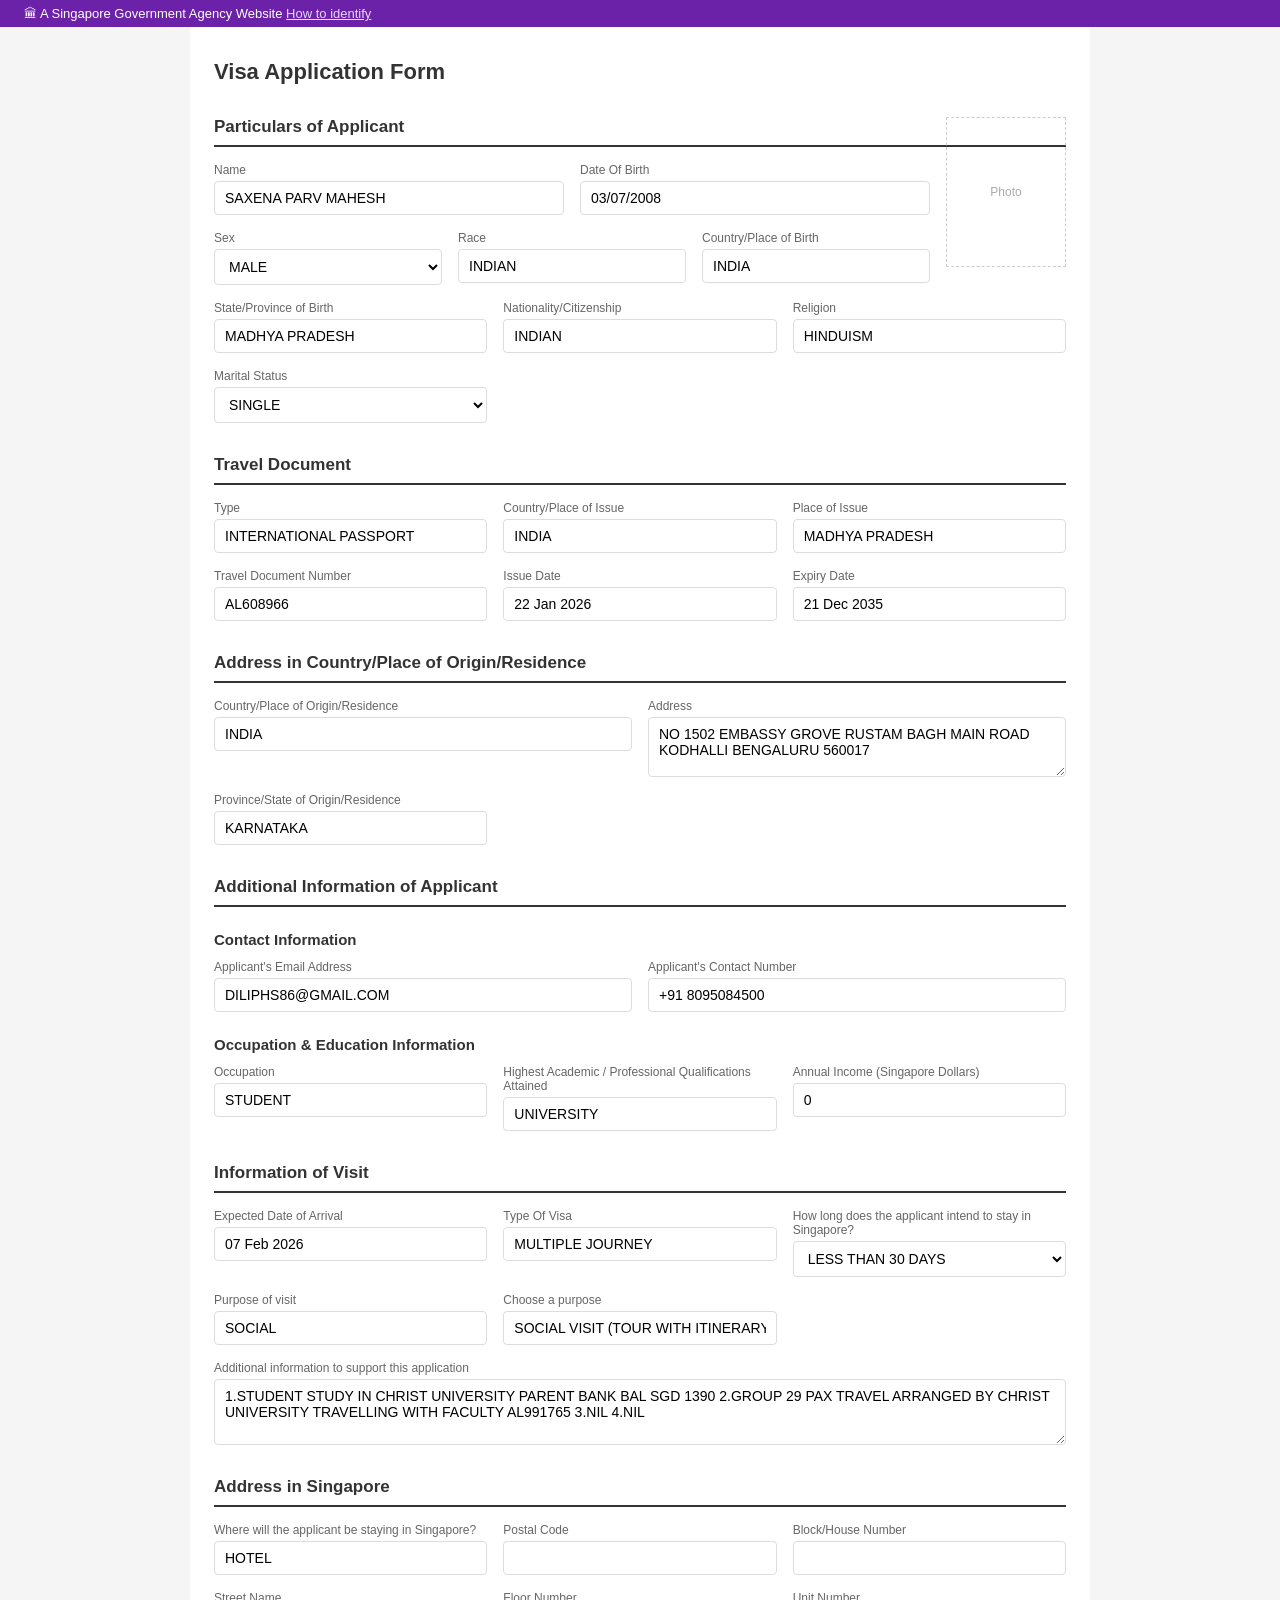
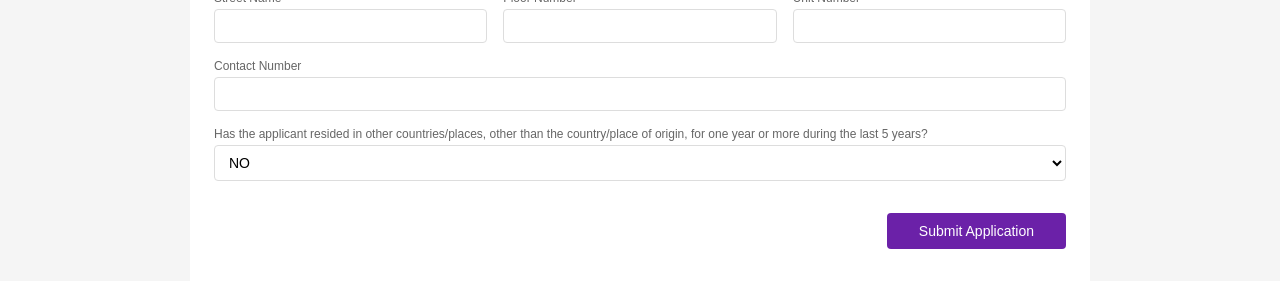
==== test-site/index.html @ 1b1a82ba "Initial commit: Visa Form Checker" ====
<!DOCTYPE html>
<html lang="en">
<head>
  <meta charset="UTF-8">
  <meta name="viewport" content="width=device-width, initial-scale=1.0">
  <title>Immigration &amp; Checkpoints Authority - Visa Application</title>
  <style>
    * { box-sizing: border-box; margin: 0; padding: 0; }
    body { font-family: -apple-system, BlinkMacSystemFont, "Segoe UI", Roboto, sans-serif; background: #f5f5f5; color: #333; }
    .gov-banner { background: #6b21a8; color: #fff; font-size: 13px; padding: 6px 24px; }
    .gov-banner a { color: #e9d5ff; }
    .container { max-width: 900px; margin: 0 auto; padding: 32px 24px; background: #fff; min-height: 100vh; }
    h1 { font-size: 22px; font-weight: 700; margin-bottom: 32px; }
    h2 { font-size: 17px; font-weight: 700; margin: 32px 0 16px; padding-bottom: 8px; border-bottom: 2px solid #333; }
    h3 { font-size: 15px; font-weight: 600; margin: 24px 0 12px; }
    .form-row { display: grid; grid-template-columns: 1fr 1fr 1fr; gap: 16px; margin-bottom: 16px; }
    .form-row.two-col { grid-template-columns: 1fr 1fr; }
    .form-group { display: flex; flex-direction: column; }
    .form-group label { font-size: 12px; color: #666; margin-bottom: 4px; }
    .form-group input, .form-group select, .form-group textarea {
      border: 1px solid #ddd; border-radius: 4px; padding: 8px 10px; font-size: 14px;
      background: #fff; font-family: inherit;
    }
    .form-group textarea { resize: vertical; min-height: 60px; }
    .form-group input:focus, .form-group select:focus, .form-group textarea:focus {
      outline: none; border-color: #6b21a8;
    }
    .section-note { font-size: 12px; color: #888; margin-bottom: 8px; }
    .photo-placeholder { width: 120px; height: 150px; border: 1px dashed #ccc; display: flex; align-items: center; justify-content: center; font-size: 12px; color: #aaa; float: right; margin-left: 16px; }
    .submit-row { margin-top: 32px; text-align: right; }
    .submit-row button { background: #6b21a8; color: #fff; border: none; padding: 10px 32px; border-radius: 4px; font-size: 14px; cursor: pointer; }
    .submit-row button:hover { background: #581c87; }
  </style>
</head>
<body>

<div class="gov-banner">
  🏛 A Singapore Government Agency Website <a href="#">How to identify</a>
</div>

<div class="container">

  <h1>Visa Application Form</h1>

  <div class="photo-placeholder">Photo</div>

  <h2>Particulars of Applicant</h2>

  <form id="visaForm">

    <div class="form-row two-col">
      <div class="form-group">
        <label for="full_name">Name</label>
        <input type="text" id="full_name" name="full_name" value="SAXENA PARV MAHESH">
      </div>
      <div class="form-group">
        <label for="date_of_birth">Date Of Birth</label>
        <input type="text" id="date_of_birth" name="date_of_birth" value="03/07/2008">
      </div>
    </div>

    <div class="form-row">
      <div class="form-group">
        <label for="gender">Sex</label>
        <select id="gender" name="gender">
          <option value="MALE" selected>MALE</option>
          <option value="FEMALE">FEMALE</option>
        </select>
      </div>
      <div class="form-group">
        <label for="race">Race</label>
        <input type="text" id="race" name="race" value="INDIAN">
      </div>
      <div class="form-group">
        <label for="place_of_birth">Country/Place of Birth</label>
        <input type="text" id="place_of_birth" name="place_of_birth" value="INDIA">
      </div>
    </div>

    <div class="form-row">
      <div class="form-group">
        <label for="state_province">State/Province of Birth</label>
        <input type="text" id="state_province" name="state_province" value="MADHYA PRADESH">
      </div>
      <div class="form-group">
        <label for="nationality">Nationality/Citizenship</label>
        <input type="text" id="nationality" name="nationality" value="INDIAN">
      </div>
      <div class="form-group">
        <label for="religion">Religion</label>
        <input type="text" id="religion" name="religion" value="HINDUISM">
      </div>
    </div>

    <div class="form-row">
      <div class="form-group">
        <label for="marital_status">Marital Status</label>
        <select id="marital_status" name="marital_status">
          <option value="SINGLE" selected>SINGLE</option>
          <option value="MARRIED">MARRIED</option>
          <option value="DIVORCED">DIVORCED</option>
          <option value="WIDOWED">WIDOWED</option>
        </select>
      </div>
    </div>

    <h2>Travel Document</h2>

    <div class="form-row">
      <div class="form-group">
        <label for="document_type">Type</label>
        <input type="text" id="document_type" name="document_type" value="INTERNATIONAL PASSPORT">
      </div>
      <div class="form-group">
        <label for="issuing_country">Country/Place of Issue</label>
        <input type="text" id="issuing_country" name="issuing_country" value="INDIA">
      </div>
      <div class="form-group">
        <label for="place_of_issue">Place of Issue</label>
        <input type="text" id="place_of_issue" name="place_of_issue" value="MADHYA PRADESH">
      </div>
    </div>

    <div class="form-row">
      <div class="form-group">
        <label for="passport_number">Travel Document Number</label>
        <input type="text" id="passport_number" name="passport_number" value="AL608966">
      </div>
      <div class="form-group">
        <label for="issue_date">Issue Date</label>
        <input type="text" id="issue_date" name="issue_date" value="22 Jan 2026">
      </div>
      <div class="form-group">
        <label for="expiry_date">Expiry Date</label>
        <input type="text" id="expiry_date" name="expiry_date" value="21 Dec 2035">
      </div>
    </div>

    <h2>Address in Country/Place of Origin/Residence</h2>

    <div class="form-row two-col">
      <div class="form-group">
        <label for="country_of_residence">Country/Place of Origin/Residence</label>
        <input type="text" id="country_of_residence" name="country_of_residence" value="INDIA">
      </div>
      <div class="form-group">
        <label for="address">Address</label>
        <textarea id="address" name="address">NO 1502 EMBASSY GROVE RUSTAM BAGH MAIN ROAD KODHALLI BENGALURU 560017</textarea>
      </div>
    </div>

    <div class="form-row">
      <div class="form-group">
        <label for="province_residence">Province/State of Origin/Residence</label>
        <input type="text" id="province_residence" name="province_residence" value="KARNATAKA">
      </div>
    </div>

    <h2>Additional Information of Applicant</h2>
    <h3>Contact Information</h3>

    <div class="form-row two-col">
      <div class="form-group">
        <label for="email">Applicant's Email Address</label>
        <input type="email" id="email" name="email" value="DILIPHS86@GMAIL.COM">
      </div>
      <div class="form-group">
        <label for="phone">Applicant's Contact Number</label>
        <input type="tel" id="phone" name="phone" value="+91 8095084500">
      </div>
    </div>

    <h3>Occupation &amp; Education Information</h3>

    <div class="form-row">
      <div class="form-group">
        <label for="occupation">Occupation</label>
        <input type="text" id="occupation" name="occupation" value="STUDENT">
      </div>
      <div class="form-group">
        <label for="education">Highest Academic / Professional Qualifications Attained</label>
        <input type="text" id="education" name="education" value="UNIVERSITY">
      </div>
      <div class="form-group">
        <label for="income">Annual Income (Singapore Dollars)</label>
        <input type="text" id="income" name="income" value="0">
      </div>
    </div>

    <h2>Information of Visit</h2>

    <div class="form-row">
      <div class="form-group">
        <label for="arrival_date">Expected Date of Arrival</label>
        <input type="text" id="arrival_date" name="arrival_date" value="07 Feb 2026">
      </div>
      <div class="form-group">
        <label for="visa_type">Type Of Visa</label>
        <input type="text" id="visa_type" name="visa_type" value="MULTIPLE JOURNEY">
      </div>
      <div class="form-group">
        <label for="duration">How long does the applicant intend to stay in Singapore?</label>
        <select id="duration" name="duration">
          <option value="LESS THAN 30 DAYS" selected>LESS THAN 30 DAYS</option>
          <option value="30-90 DAYS">30-90 DAYS</option>
          <option value="MORE THAN 90 DAYS">MORE THAN 90 DAYS</option>
        </select>
      </div>
    </div>

    <div class="form-row">
      <div class="form-group">
        <label for="purpose">Purpose of visit</label>
        <input type="text" id="purpose" name="purpose" value="SOCIAL">
      </div>
      <div class="form-group">
        <label for="purpose_detail">Choose a purpose</label>
        <input type="text" id="purpose_detail" name="purpose_detail" value="SOCIAL VISIT (TOUR WITH ITINERARY)">
      </div>
    </div>

    <div class="form-group" style="margin-bottom:16px">
      <label for="additional_info">Additional information to support this application</label>
      <textarea id="additional_info" name="additional_info" rows="3">1.STUDENT STUDY IN CHRIST UNIVERSITY PARENT BANK BAL SGD 1390 2.GROUP 29 PAX TRAVEL ARRANGED BY CHRIST UNIVERSITY TRAVELLING WITH FACULTY AL991765 3.NIL 4.NIL</textarea>
    </div>

    <h2>Address in Singapore</h2>

    <div class="form-row">
      <div class="form-group">
        <label for="sg_accommodation">Where will the applicant be staying in Singapore?</label>
        <input type="text" id="sg_accommodation" name="sg_accommodation" value="HOTEL">
      </div>
      <div class="form-group">
        <label for="sg_postal">Postal Code</label>
        <input type="text" id="sg_postal" name="sg_postal" value="">
      </div>
      <div class="form-group">
        <label for="sg_block">Block/House Number</label>
        <input type="text" id="sg_block" name="sg_block" value="">
      </div>
    </div>

    <div class="form-row">
      <div class="form-group">
        <label for="sg_street">Street Name</label>
        <input type="text" id="sg_street" name="sg_street" value="">
      </div>
      <div class="form-group">
        <label for="sg_floor">Floor Number</label>
        <input type="text" id="sg_floor" name="sg_floor" value="">
      </div>
      <div class="form-group">
        <label for="sg_unit">Unit Number</label>
        <input type="text" id="sg_unit" name="sg_unit" value="">
      </div>
    </div>

    <div class="form-group" style="margin-bottom:16px">
      <label for="sg_contact">Contact Number</label>
      <input type="text" id="sg_contact" name="sg_contact" value="">
    </div>

    <div class="form-group" style="margin-bottom:16px">
      <label for="resided_elsewhere">Has the applicant resided in other countries/places, other than the country/place of origin, for one year or more during the last 5 years?</label>
      <select id="resided_elsewhere" name="resided_elsewhere">
        <option value="NO" selected>NO</option>
        <option value="YES">YES</option>
      </select>
    </div>

    <div class="submit-row">
      <button type="submit">Submit Application</button>
    </div>

  </form>

</div>

</body>
</html>
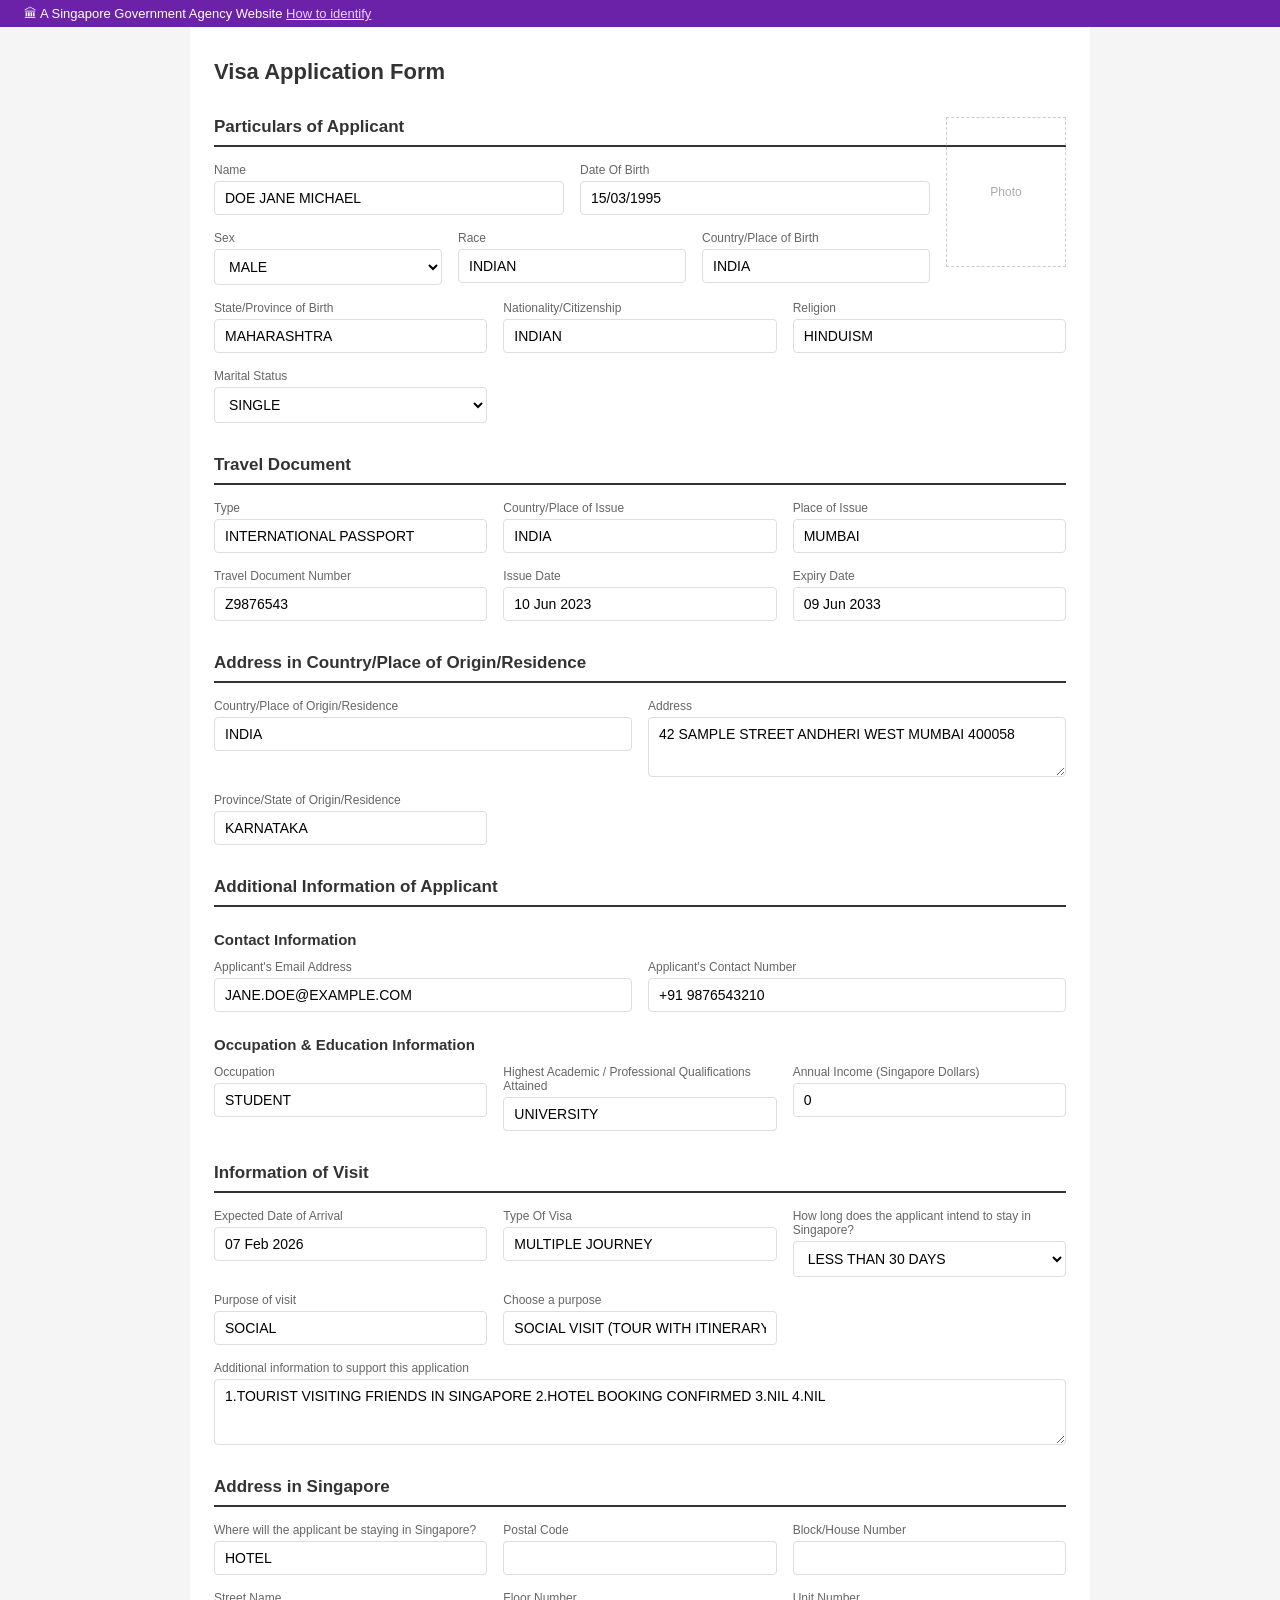
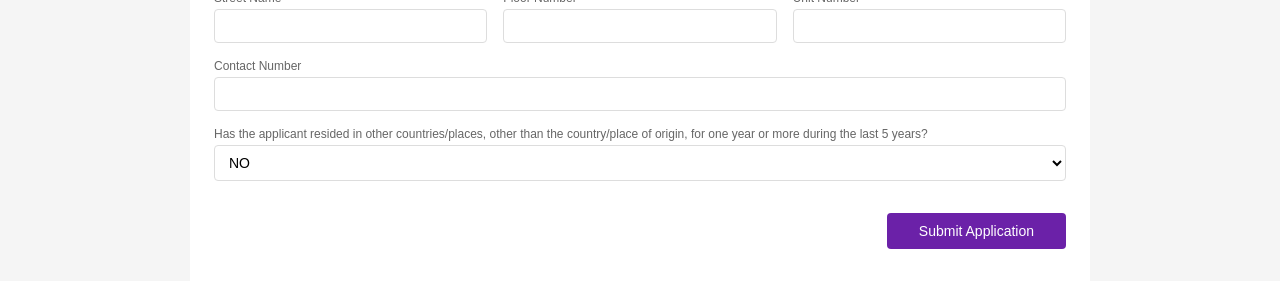
==== commit 546dfeec: "docekr updates" ====
--- a/test-site/index.html
+++ b/test-site/index.html
@@ -51,11 +51,11 @@
     <div class="form-row two-col">
       <div class="form-group">
         <label for="full_name">Name</label>
-        <input type="text" id="full_name" name="full_name" value="SAXENA PARV MAHESH">
+        <input type="text" id="full_name" name="full_name" value="DOE JANE MICHAEL">
       </div>
       <div class="form-group">
         <label for="date_of_birth">Date Of Birth</label>
-        <input type="text" id="date_of_birth" name="date_of_birth" value="03/07/2008">
+        <input type="text" id="date_of_birth" name="date_of_birth" value="15/03/1995">
       </div>
     </div>
 
@@ -80,7 +80,7 @@
     <div class="form-row">
       <div class="form-group">
         <label for="state_province">State/Province of Birth</label>
-        <input type="text" id="state_province" name="state_province" value="MADHYA PRADESH">
+        <input type="text" id="state_province" name="state_province" value="MAHARASHTRA">
       </div>
       <div class="form-group">
         <label for="nationality">Nationality/Citizenship</label>
@@ -117,22 +117,22 @@
       </div>
       <div class="form-group">
         <label for="place_of_issue">Place of Issue</label>
-        <input type="text" id="place_of_issue" name="place_of_issue" value="MADHYA PRADESH">
+        <input type="text" id="place_of_issue" name="place_of_issue" value="MUMBAI">
       </div>
     </div>
 
     <div class="form-row">
       <div class="form-group">
         <label for="passport_number">Travel Document Number</label>
-        <input type="text" id="passport_number" name="passport_number" value="AL608966">
+        <input type="text" id="passport_number" name="passport_number" value="Z9876543">
       </div>
       <div class="form-group">
         <label for="issue_date">Issue Date</label>
-        <input type="text" id="issue_date" name="issue_date" value="22 Jan 2026">
+        <input type="text" id="issue_date" name="issue_date" value="10 Jun 2023">
       </div>
       <div class="form-group">
         <label for="expiry_date">Expiry Date</label>
-        <input type="text" id="expiry_date" name="expiry_date" value="21 Dec 2035">
+        <input type="text" id="expiry_date" name="expiry_date" value="09 Jun 2033">
       </div>
     </div>
 
@@ -145,7 +145,7 @@
       </div>
       <div class="form-group">
         <label for="address">Address</label>
-        <textarea id="address" name="address">NO 1502 EMBASSY GROVE RUSTAM BAGH MAIN ROAD KODHALLI BENGALURU 560017</textarea>
+        <textarea id="address" name="address">42 SAMPLE STREET ANDHERI WEST MUMBAI 400058</textarea>
       </div>
     </div>
 
@@ -162,11 +162,11 @@
     <div class="form-row two-col">
       <div class="form-group">
         <label for="email">Applicant's Email Address</label>
-        <input type="email" id="email" name="email" value="DILIPHS86@GMAIL.COM">
+        <input type="email" id="email" name="email" value="JANE.DOE@EXAMPLE.COM">
       </div>
       <div class="form-group">
         <label for="phone">Applicant's Contact Number</label>
-        <input type="tel" id="phone" name="phone" value="+91 8095084500">
+        <input type="tel" id="phone" name="phone" value="+91 9876543210">
       </div>
     </div>
 
@@ -221,7 +221,7 @@
 
     <div class="form-group" style="margin-bottom:16px">
       <label for="additional_info">Additional information to support this application</label>
-      <textarea id="additional_info" name="additional_info" rows="3">1.STUDENT STUDY IN CHRIST UNIVERSITY PARENT BANK BAL SGD 1390 2.GROUP 29 PAX TRAVEL ARRANGED BY CHRIST UNIVERSITY TRAVELLING WITH FACULTY AL991765 3.NIL 4.NIL</textarea>
+      <textarea id="additional_info" name="additional_info" rows="3">1.TOURIST VISITING FRIENDS IN SINGAPORE 2.HOTEL BOOKING CONFIRMED 3.NIL 4.NIL</textarea>
     </div>
 
     <h2>Address in Singapore</h2>
